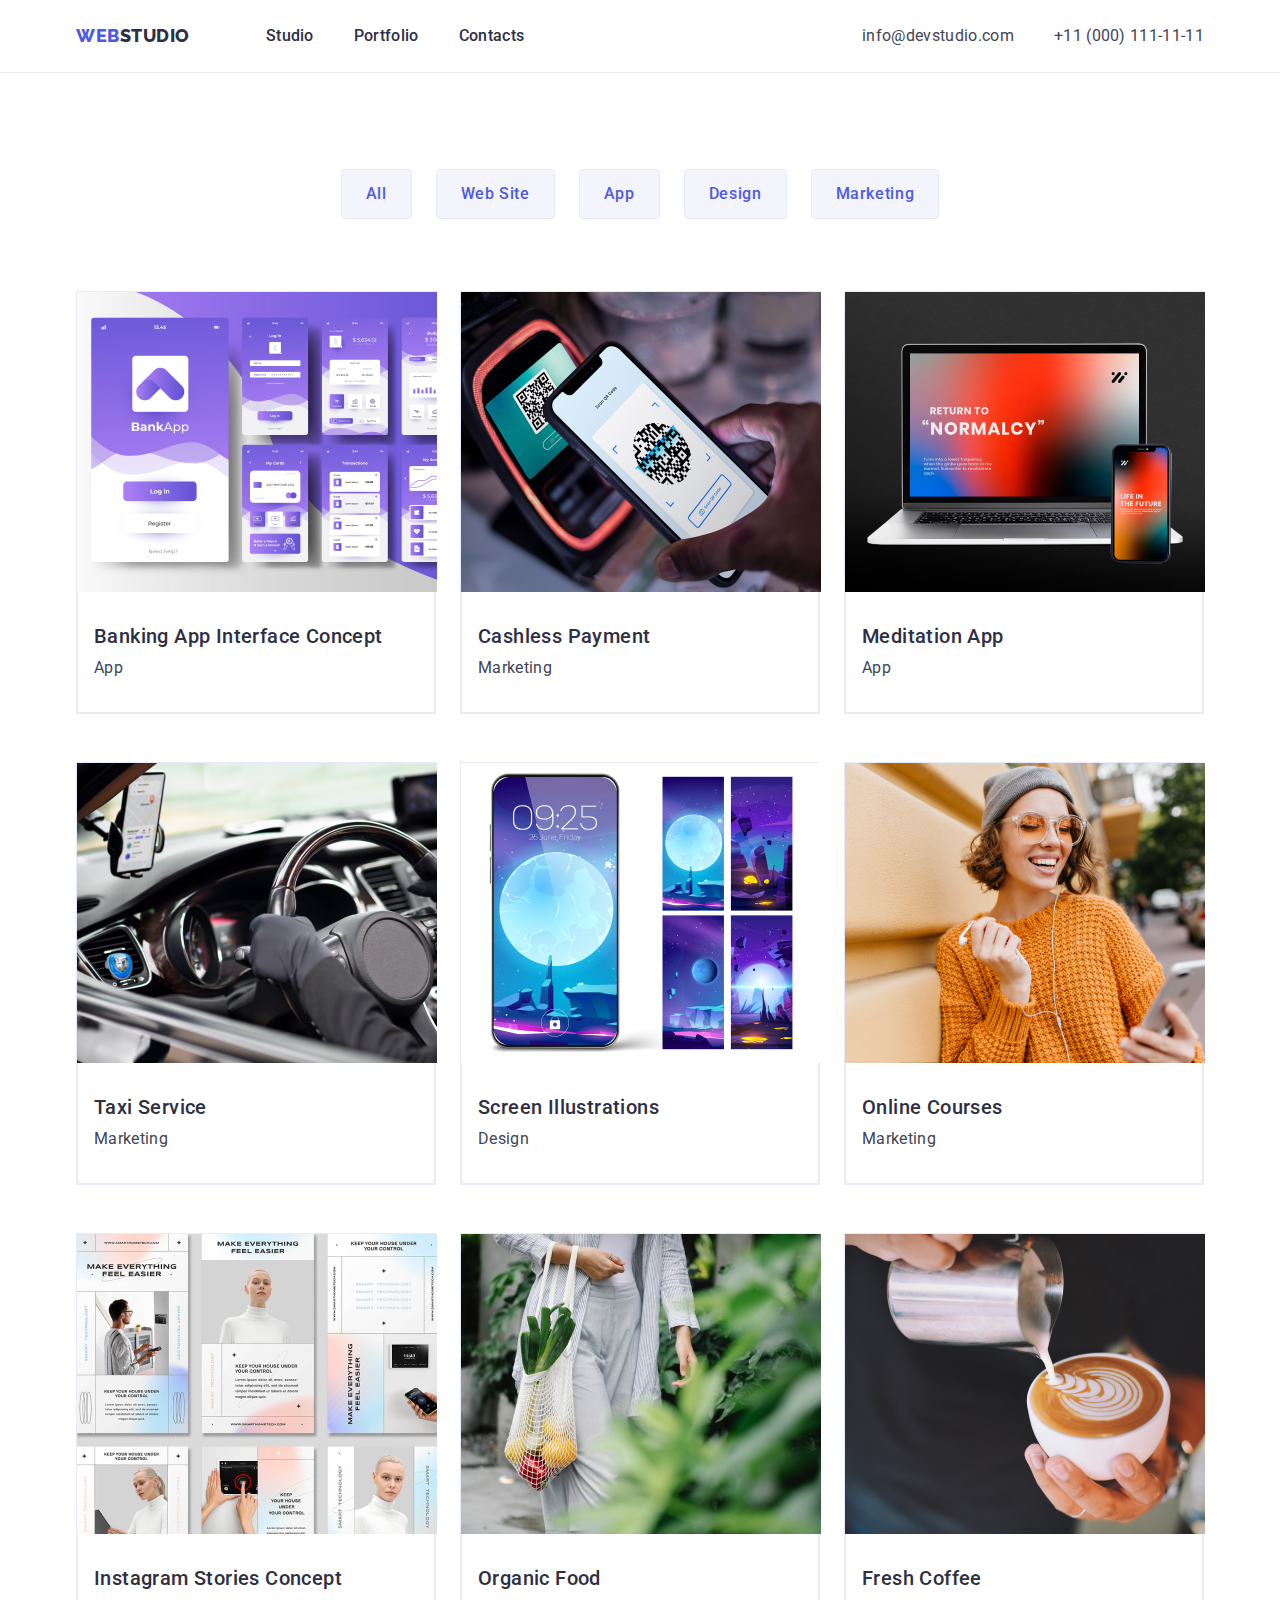
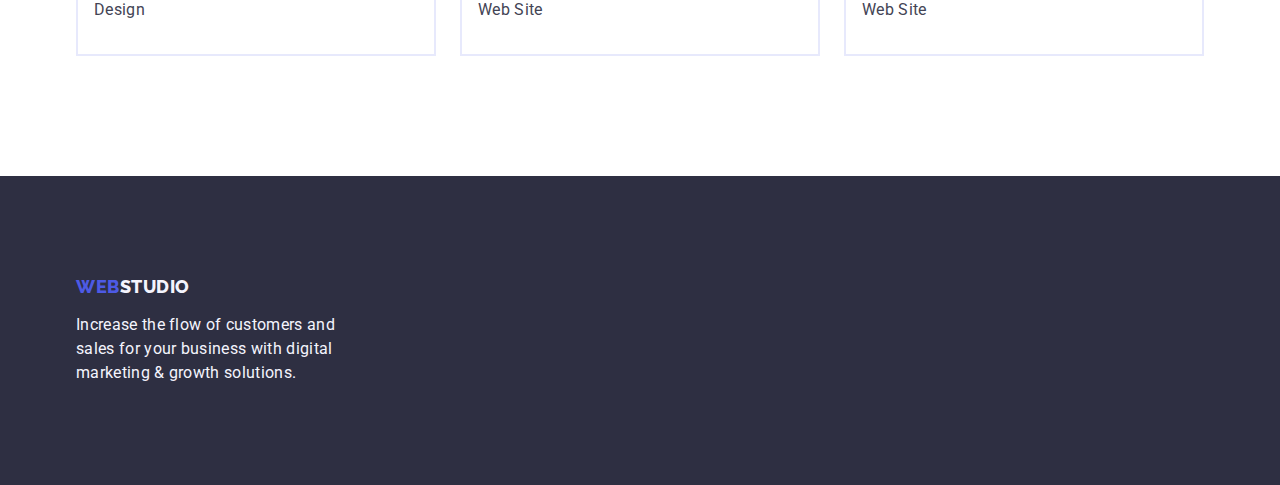
==== portfolio.html @ c80712ec "Initial commit" ====
<!DOCTYPE html>
<html lang="en">
  <head>
    <meta charset="UTF-8" />
    <meta http-equiv="X-UA-Compatible" content="IE=edge" />
    <meta name="viewport" content="width=device-width, initial-scale=1.0" />
    <title>WebStudio</title>
    <link rel="preconnect" href="https://fonts.googleapis.com" />
    <link rel="preconnect" href="https://fonts.gstatic.com" crossorigin />
    <link
      href="https://fonts.googleapis.com/css2?family=Raleway:wght@800&family=Roboto:wght@400;500;700&display=swap"
      rel="stylesheet"
    />
    <link
      rel="stylesheet"
      href="https://cdnjs.cloudflare.com/ajax/libs/modern-normalize/1.0.0/modern-normalize.min.css"
    />
    <link rel="stylesheet" href="./css/styles.css" />
  </head>
  <body class="main">
    <header class="header-container">
      <div class="header container">
        <nav class="nav">
          <a class="logo link logo-container" href="./index.html"
            >Web<span class="logo-one">Studio</span></a
          >
          <ul class="list list-container">
            <li class="nav-link list-container">
              <a class="nav nav-cont link" href="./index.html">Studio</a>
            </li>
            <li class="nav-link list-container">
              <a class="nav nav-cont" href="./portfolio.html">Portfolio</a>
            </li>
            <li class="nav-link list-container">
              <a class="nav nav-cont link" href="">Contacts</a>
            </li>
          </ul>
        </nav>
        <address class="contact-list">
          <ul class="list list-container">
            <li>
              <a href="mailto:info@devstudio.com" class="contact nav-cont link"
                >info@devstudio.com</a
              >
            </li>
            <li>
              <a
                href="tel:+110001111111"
                class="contact link nav-cont last-contact"
                >+11 (000) 111-11-11</a
              >
            </li>
          </ul>
        </address>
      </div>
    </header>

    <main>
      <section class="section-portf">
        <div class="container">
          <h1 class="visually-hidden">Lorem ipsum dolor</h1>
          <ul class="list filter-container">
            <li><button class="filter" type="button">All</button></li>
            <li><button type="button" class="filter">Web Site</button></li>
            <li><button class="filter" type="button">App</button></li>
            <li><button class="filter" type="button">Design</button></li>
            <li><button class="filter" type="button">Marketing</button></li>
          </ul>
          <ul class="list portfolio">
            <li class="portfolio-example">
              <a class="link" href="./"
                ><img
                  src="./images/image4.jpg"
                  alt="Phone screen showing an app"
                  width="360"
                />
                <div class="app-container">
                  <h2 class="header-portf">Banking App Interface Concept</h2>
                  <p class="text portf-desc">App</p>
                </div></a
              >
            </li>
            <li class="portfolio-example">
              <a class="link" href="./"
                ><img
                  src="./images/image5.jpg"
                  alt="Phone screen with a QR code on it"
                  width="360"
                />
                <div class="app-container">
                  <h2 class="header-portf">Cashless Payment</h2>
                  <p class="text portf-desc">Marketing</p>
                </div></a
              >
            </li>
            <li class="portfolio-example">
              <a class="link" href="./"
                ><img
                  src="./images/image6.jpg"
                  alt="Phone and laptop screens"
                  width="360"
                />
                <div class="app-container">
                  <h2 class="header-portf">Meditation App</h2>
                  <p class="text portf-desc">App</p>
                </div></a
              >
            </li>
            <li class="portfolio-example">
              <a class="link" href="./"
                ><img
                  src="./images/image7.jpg"
                  alt="Hands on a steering wheel"
                  width="360"
                />
                <div class="app-container">
                  <h2 class="header-portf">Taxi Service</h2>
                  <p class="text portf-desc">Marketing</p>
                </div></a
              >
            </li>
            <li class="portfolio-example">
              <a class="link" href="./"
                ><img
                  src="./images/image8.jpg"
                  alt="Five phone screens"
                  width="360"
                />
                <div class="app-container">
                  <h2 class="header-portf">Screen Illustrations</h2>
                  <p class="text portf-desc">Design</p>
                </div></a
              >
            </li>
            <li class="portfolio-example">
              <a class="link" href="./"
                ><img
                  src="./images/image9.jpg"
                  alt="Girl looking on a phone screen and smiling"
                  width="360"
                />
                <div class="app-container">
                  <h2 class="header-portf">Online Courses</h2>
                  <p class="text portf-desc">Marketing</p>
                </div></a
              >
            </li>
            <li class="portfolio-example">
              <a class="link" href="./"
                ><img
                  src="./images/image10.jpg"
                  alt="Samples of Instagram stories"
                  width="360"
                />
                <div class="app-container">
                  <h2 class="header-portf">Instagram Stories Concept</h2>
                  <p class="text portf-desc">Design</p>
                </div></a
              >
            </li>
            <li class="portfolio-example">
              <a class="link" href="./"
                ><img
                  src="./images/image11.jpg"
                  alt="A woman carrying a grocery bag"
                  width="360"
                />
                <div class="app-container">
                  <h2 class="header-portf">Organic Food</h2>
                  <p class="text portf-desc">Web Site</p>
                </div></a
              >
            </li>
            <li class="portfolio-example">
              <a class="link" href="./"
                ><img
                  src="./images/image12.jpg"
                  alt="Barista making coffee"
                  width="360"
                />
                <div class="app-container">
                  <h2 class="header-portf">Fresh Coffee</h2>
                  <p class="text portf-desc">Web Site</p>
                </div></a
              >
            </li>
          </ul>
        </div>
      </section>
    </main>

    <footer class="footer">
      <div class="container">
        <a class="logo link footer-logo" href="./index.html"
          >Web<span class="logo-two">Studio</span></a
        >
        <p class="footer-desc">
          Increase the flow of customers and sales for your business with
          digital marketing & growth solutions.
        </p>
      </div>
    </footer>
  </body>
</html>
---- css/styles.css ----
:root {
  --primary-brand-color: #4d5ae5;
  --pressed-state: #404bbf;
  --navy-blue: #2e2f42;
  --white: #ffffff;
}

body {
  font-family: Roboto, sans-serif;
  color: #434455;
}

ul,
p,
h1,
h2,
h3 {
  margin: 0;
  padding: 0;
}

img {
  display: block;
}

.container {
  width: 1158px;
  margin: 0 auto;
  padding: 0 15px;
}

.header {
  display: flex;
  align-items: center;
}

.header-container {
  border-bottom: 1px solid #e7e9fc;
}

.portf-desc {
  font-style: normal;
  font-weight: 400;
  font-size: 16px;
  line-height: 24px;
  letter-spacing: 0.02em;
  color: #434455;
}

.hero {
  margin-right: auto;
  margin-left: auto;
  margin-bottom: auto;
  max-width: 496px;
  margin-top: auto;
}

.hero-button {
  margin-top: 48px;
  display: block;
  min-width: 169px;
  height: 56px;
  border: none;
  border-radius: 4px;
  margin-right: auto;
  margin-left: auto;
}

.section-two {
  padding-right: 0px;
  padding-left: 0px;
  padding: 120px 0;
}
.el-principles {
  width: calc((100% - 72px) / 4);
}

.header-principle {
  margin-bottom: 8px;
}
.principles {
  display: flex;
  align-items: center;
  justify-content: space-between;
  gap: 24px;
}

.section-three {
  padding-bottom: 120px;
}
.portfolio-example {
  border: 1px solid #e7e9fc;
  width: calc((100% - 48px) / 3);
}

.app-container {
  padding: 32px 16px;
  border: 1px solid #e7e9fc;
  border-top: none;
}
.portfolio {
  display: flex;
  flex-wrap: wrap;
  column-gap: 24px;
  row-gap: 48px;
}

.title {
  font-family: "Raleway", cursive;
  font-family: "Roboto", cursive;
}

.logo-container {
  margin-right: 76px;
}

.contact-container {
  display: flex;
  justify-content: flex-end;
  flex-direction: row;
}

.list-container {
  display: flex;
  gap: 40px;
  margin-right: auto;
}

.last-contact {
  margin-right: 0px;
}
.header-one {
  line-height: 1.07;
  font-style: normal;
  font-weight: 700;
  font-size: 56px;
  letter-spacing: 0.02em;
  text-align: center;
  color: #ffffff;
  height: auto;
  max-width: 496px;
  justify-content: center;
}

.nav-cont {
  padding-top: 24px;
  padding-bottom: 24px;
}

.logo {
  font-family: "Raleway", sans-serif;
  font-style: normal;
  font-weight: 800;
  font-size: 18px;
  line-height: 1.17;
  letter-spacing: 0.03em;
  text-transform: uppercase;
  text-decoration: none;
  color: #4d5ae5;
}

.contact-list {
  margin-left: auto;
}

.contacts {
  margin-right: auto;
  align-content: flex-end;
}

.logo-one {
  color: #2e2f42;
}

.logo-two {
  color: #f4f4fd;
}

.nav-link {
  font-weight: 500;
  font-size: 16px;
  line-height: 1.5;
  letter-spacing: 0.02em;
  color: #2e2f42;
}

.nav:focus {
  color: #404bbf;
}

.nav:hover {
  color: #404bbf;
}

.contact-nav {
  font-style: normal;
}

.contact {
  font-style: normal;
  font-weight: 400;
  font-size: 16px;
  line-height: 24px;
  letter-spacing: 0.02em;
  color: #434455;
  text-decoration: none;
}

.nav {
  color: #2e2f42;
  font-weight: 500;
  font-size: 16px;
  line-height: 1.5;
  letter-spacing: 0.02em;
  text-decoration: none;
  align-items: center;
  display: flex;
}

.contact:focus {
  color: #404bbf;
}

.contact:hover {
  color: #404bbf;
}

.button {
  background-color: #4d5ae5;
  font-style: normal;
  font-weight: 500;
  font-size: 16px;
  line-height: 24px;
  letter-spacing: 0.04em;
  color: #ffffff;
  font-family: "Roboto", sans-serif;
  cursor: pointer;
}

.button:focus {
  background-color: #404bbf;
}

.button:hover {
  background-color: #404bbf;
}

.principlesoverall {
  list-style: none;
}

.header-three {
  font-style: normal;
  font-weight: 500;
  font-size: 20px;
  line-height: 24px;
  letter-spacing: 0.02em;
  color: #2e2f42;
}

.gallery-h {
  margin-bottom: 72px;
}

.gallery {
  display: flex;
  justify-content: space-between;
  align-items: center;
  margin-bottom: 120px;
  gap: 24px;
}

.gallery-el {
  width: calc((100% - 48px) / 3);
}

.section-portf {
  padding-bottom: 120px;
  padding-top: 96px;
}

.gallery-team {
  display: flex;
  align-items: center;
  gap: 24px;
}

.desc {
  font-style: normal;
  font-weight: 400;
  font-size: 16px;
  line-height: 24px;
  letter-spacing: 0.02em;
  color: #434455;
}

.header-two {
  font-style: normal;
  font-weight: 700;
  font-size: 36px;
  text-align: center;
  letter-spacing: 0.02em;
  text-transform: capitalize;
  color: #2e2f42;
  line-height: 1.11;
}

.section-four {
  background-color: #f4f4fd;
  padding: 120px 0;
}

.team {
  background-color: #ffffff;
  width: calc((100% - 72px) / 4);
  border-radius: 0px 0px 4px 4px;
}

.member {
  justify-content: center;
  text-align: center;
  padding: 32px 16px;
}

.name {
  margin-bottom: 8px;
}

.header-portf {
  font-weight: 500;
  font-size: 20px;
  line-height: 24px;
  letter-spacing: 0.02em;
  color: #2e2f42;
  margin-bottom: 8px;
}

.teamjob {
  font-style: normal;
  font-weight: 400;
  font-size: 16px;
  line-height: 24px;
  letter-spacing: 0.02em;
  color: #434455;
}

.footer-desc {
  font-style: normal;
  line-height: 24px;
  letter-spacing: 0.02em;
  color: #f4f4fd;
  margin-right: auto;
  max-width: 264px;
}

.footer-logo {
  display: inline-block;
  margin-bottom: 16px;
  margin-left: auto;
}
.filter:hover {
  background: #404bbf;
  color: #ffffff;
  border: 1px solid transparent;
}

.filter:focus {
  color: #ffffff;
  background: #404bbf;
  border: 1px solid transparent;
}

.filter {
  font-family: "Roboto", sans-serif;
  font-weight: 500;
  font-size: 16px;
  line-height: 1.5;
  letter-spacing: 0.04em;
  color: #4d5ae5;
  background-color: #f4f4fd;
  cursor: pointer;
  padding: 12px 24px;
  border: 1px solid #e7e9fc;
  border-radius: 4px;
}

.link {
  text-decoration: none;
}

.list {
  list-style: none;
  margin: 0;
  padding: 0;
}

.section-one {
  background-color: #2e2f42;
  height: 600px;
  left: 0px;
  top: 72px;
  text-align: center;
  justify-content: center;
  padding: 188px 0;
}

.footer {
  background-color: #2e2f42;
  padding: 100px 0;
}

.filter-container {
  display: flex;
  justify-content: center;
  margin-bottom: 72px;
  gap: 24px;
}

.visually-hidden {
  position: absolute;
  width: 1px;
  height: 1px;
  margin: -1px;
  border: 0;
  padding: 0;
  white-space: nowrap;
  clip-path: inset(100%);
  clip: rect(0 0 0 0);
  overflow: hidden;
}
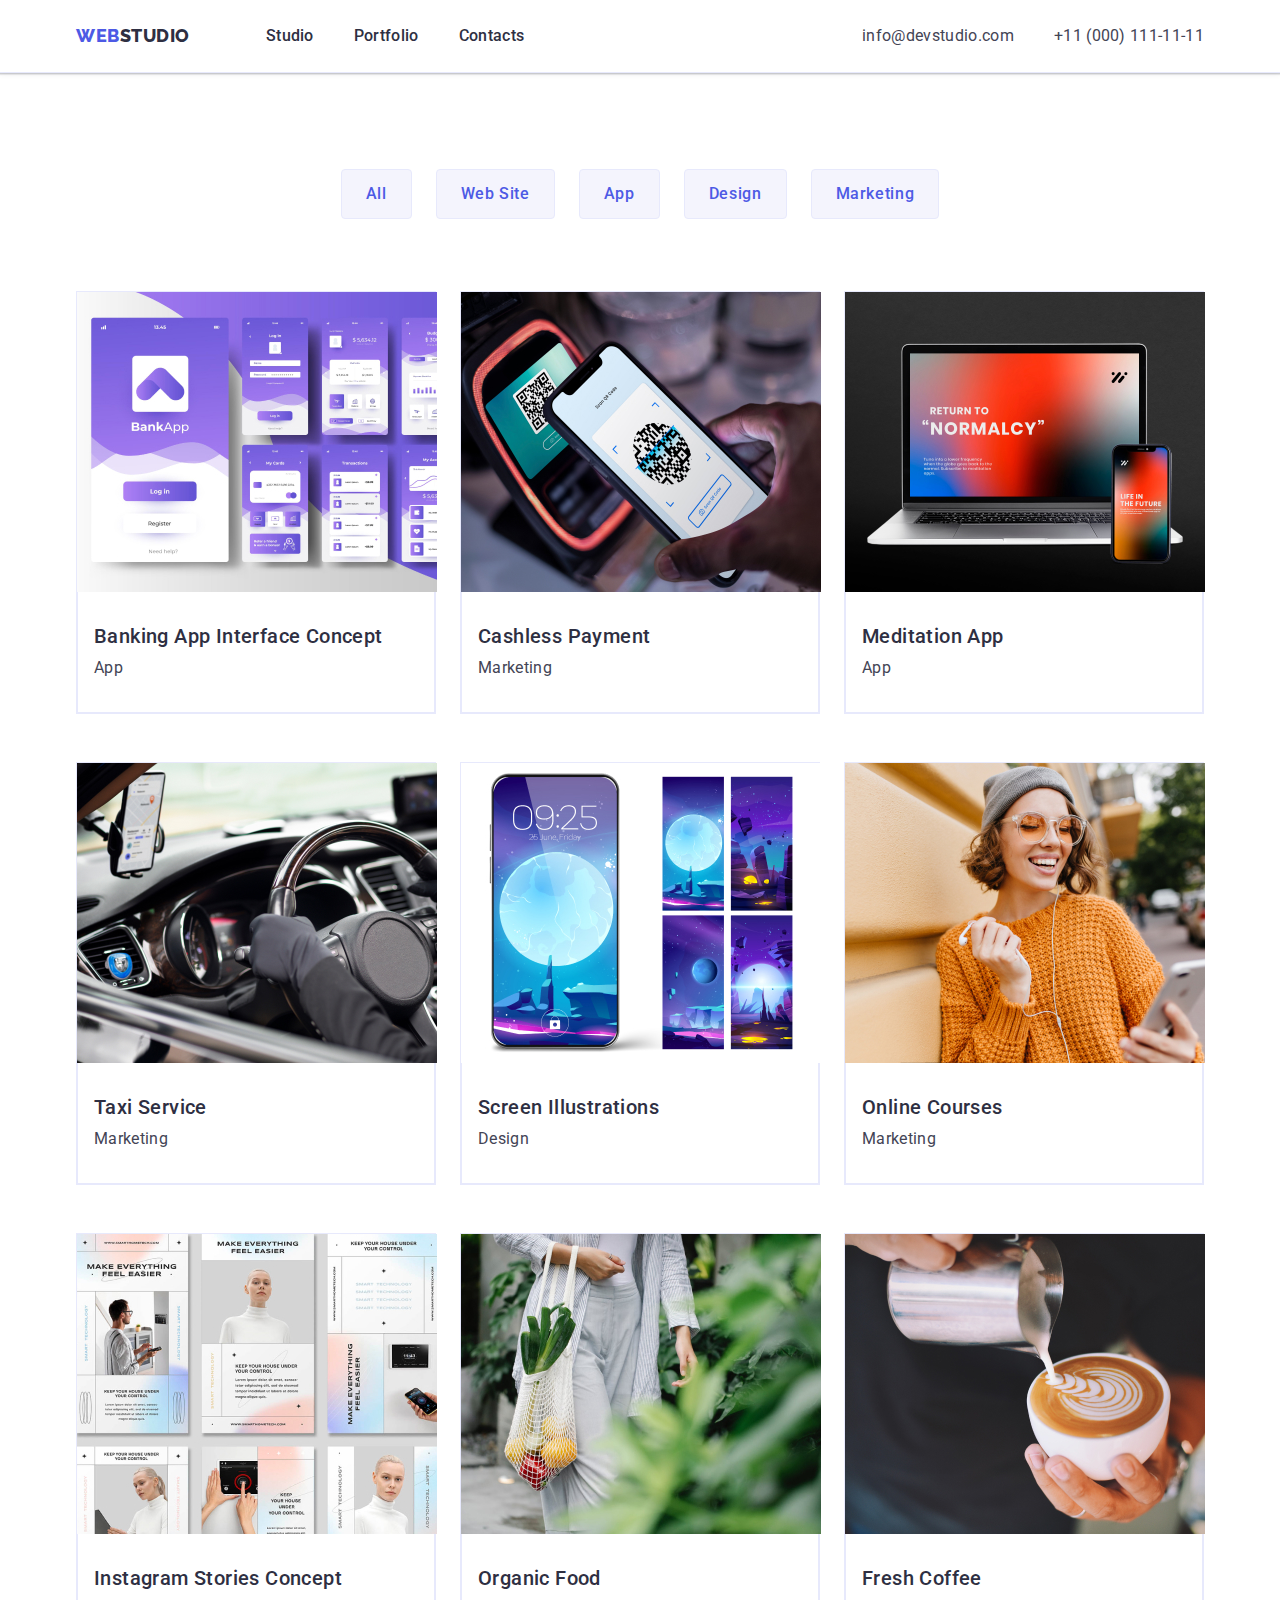
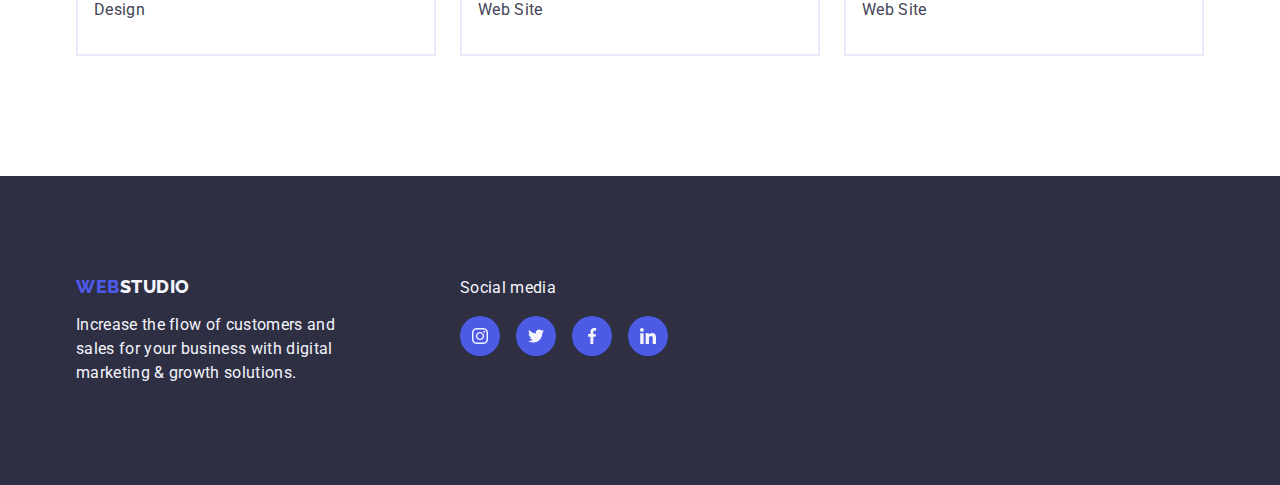
==== commit 342eed2f: "." ====
--- a/portfolio.html
+++ b/portfolio.html
@@ -188,16 +188,64 @@
         </div>
       </section>
     </main>
-
-    <footer class="footer">
-      <div class="container">
-        <a class="logo link footer-logo" href="./index.html"
-          >Web<span class="logo-two">Studio</span></a
-        >
-        <p class="footer-desc">
-          Increase the flow of customers and sales for your business with
-          digital marketing & growth solutions.
-        </p>
+<footer class="footer">
+      <div class="container footer-cont">
+        <div>
+          <a class="logo link footer-logo" href="./index.html"
+            >Web<span class="logo-two">Studio</span></a>
+          <p class="footer-desc">
+            Increase the flow of customers and sales for your business with
+            digital marketing & growth solutions.
+          </p>
+        </div>
+        <div>
+        <p class="footer-desc socials-desc">Social media</p>
+        <ul class="socials-footer-list">
+                  <li class="socials-footer-item">
+                    <a href="" class="socials-link-footer">
+                      <svg width="16" height="16">
+                        <use
+                          href="./images/icons.svg#icon-insta"
+                          width="16"
+                          height="16"
+                        ></use>
+                      </svg>
+                    </a>
+                  </li>
+                   <li class="socials-footer-item">
+                    <a href="" class="socials-link-footer">
+                      <svg width="16" height="16">
+                        <use
+                          href="./images/icons.svg#icon-twitter"
+                          width="16"
+                          height="16"
+                        ></use>
+                      </svg>
+                    </a>
+                  </li>
+                   <li class="socials-footer-item">
+                    <a href="" class="socials-link-footer">
+                      <svg width="16" height="16">
+                        <use
+                          href="./images/icons.svg#icon-facebook"
+                          width="16"
+                          height="16"
+                        ></use>
+                      </svg>
+                    </a>
+                  </li>
+                   <li class="socials-footer-item">
+                    <a href="" class="socials-link-footer">
+                      <svg width="16" height="16">
+                        <use
+                          href="./images/icons.svg#icon-linkedin"
+                          width="16"
+                          height="16"
+                        ></use>
+                      </svg>
+                    </a>
+                   </li>
+            </div>
       </div>
     </footer>
   </body>
--- a/css/styles.css
+++ b/css/styles.css
@@ -36,6 +36,8 @@
 
 .header-container {
   border-bottom: 1px solid #e7e9fc;
+  box-shadow: 0px 2px 1px rgba(46, 47, 66, 0.08),
+    0px 1px 1px rgba(46, 47, 66, 0.16), 0px 1px 6px rgba(46, 47, 66, 0.08);
 }
 
 .portf-desc {
@@ -93,6 +95,10 @@
   width: calc((100% - 48px) / 3);
 }
 
+.portfolio-example:hover {
+  box-shadow: 0px 1px 6px rgba(46, 47, 66, 0.08),
+    0px 1px 1px rgba(46, 47, 66, 0.16), 0px 2px 1px rgba(46, 47, 66, 0.08);
+}
 .app-container {
   padding: 32px 16px;
   border: 1px solid #e7e9fc;
@@ -305,6 +311,11 @@
   line-height: 1.11;
 }
 
+.customers-h {
+  margin-top: 120px;
+  margin-bottom: 72px;
+}
+
 .section-four {
   background-color: #f4f4fd;
   padding: 120px 0;
@@ -314,6 +325,8 @@
   background-color: #ffffff;
   width: calc((100% - 72px) / 4);
   border-radius: 0px 0px 4px 4px;
+  box-shadow: 0px 1px 6px rgba(46, 47, 66, 0.08),
+    0px 1px 1px rgba(46, 47, 66, 0.16), 0px 2px 1px rgba(46, 47, 66, 0.08);
 }
 
 .member {
@@ -349,7 +362,6 @@
   line-height: 24px;
   letter-spacing: 0.02em;
   color: #f4f4fd;
-  margin-right: auto;
   max-width: 264px;
 }
 
@@ -362,12 +374,16 @@
   background: #404bbf;
   color: #ffffff;
   border: 1px solid transparent;
+  box-shadow: 0px 3px 1px rgba(0, 0, 0, 0.1), 0px 2px 1px rgba(0, 0, 0, 0.08),
+    0px 2px 2px rgba(0, 0, 0, 0.12);
 }
 
 .filter:focus {
   color: #ffffff;
   background: #404bbf;
   border: 1px solid transparent;
+  box-shadow: 0px 3px 1px rgba(0, 0, 0, 0.1), 0px 2px 1px rgba(0, 0, 0, 0.08),
+    0px 2px 2px rgba(0, 0, 0, 0.12);
 }
 
 .filter {
@@ -402,6 +418,26 @@
   text-align: center;
   justify-content: center;
   padding: 188px 0;
+  background-image: linear-gradient(
+      rgba(46, 47, 66, 0.7),
+      rgba(46, 47, 66, 0.7)
+    ),
+    url(../images/people-office.jpg);
+  max-width: 1440px;
+  background-repeat: no-repeat;
+  background-position: center;
+  background-size: cover;
+}
+
+.principles-cont {
+  display: flex;
+  align-items: center;
+  justify-content: center;
+  height: 112px;
+  width: 264px;
+  background-color: #f4f4fd;
+  border-radius: 4px;
+  margin-bottom: 8px;
 }
 
 .footer {
@@ -428,3 +464,105 @@
   clip: rect(0 0 0 0);
   overflow: hidden;
 }
+
+.icon-list {
+  gap: 24px;
+  display: flex;
+  align-items: center;
+  justify-content: center;
+  list-style: none;
+}
+
+.socials-list {
+  list-style: none;
+  display: flex;
+  gap: 24px;
+  align-items: center;
+  justify-content: space-between;
+  margin-top: 8px;
+}
+
+.customers-list {
+  list-style: none;
+  display: flex;
+  align-items: center;
+  justify-content: center;
+  margin-left: auto;
+  margin-right: auto;
+  margin-bottom: 120px;
+  gap: 24px;
+}
+
+.customers-item {
+  height: 88px;
+  width: 168px;
+
+  border: 1px solid #8e8f99;
+  border-radius: 4px;
+}
+
+.customers-item:focus {
+  border: 1px solid #404bbf;
+}
+
+.customers-item:hover {
+  border: 1px solid #404bbf;
+}
+
+.customers-link {
+  fill: #8e8f99;
+}
+
+.customers-link:hover {
+  fill: #404bbf;
+}
+
+.customers-link:focus {
+  fill: #404bbf;
+}
+
+.socials-footer-list {
+  list-style: none;
+  display: flex;
+  gap: 16px;
+  margin-left: 120px;
+}
+
+.socials-footer-item {
+}
+
+.socials-desc {
+  margin-left: 120px;
+  padding-bottom: 16px;
+}
+
+.socials-link {
+  display: flex;
+  width: 40px;
+  height: 40px;
+  background: #4d5ae5;
+  border-radius: 50%;
+  align-items: center;
+  justify-content: center;
+}
+
+.socials-link-footer {
+  display: flex;
+  width: 40px;
+  height: 40px;
+  background: #4d5ae5;
+  border-radius: 50%;
+  align-items: center;
+  justify-content: center;
+}
+
+.socials-link-footer:hover {
+  background: #31d0aa;
+}
+
+.socials-link-footer:focus {
+  background: #31d0aa;
+}
+.footer-cont {
+  display: flex;
+}
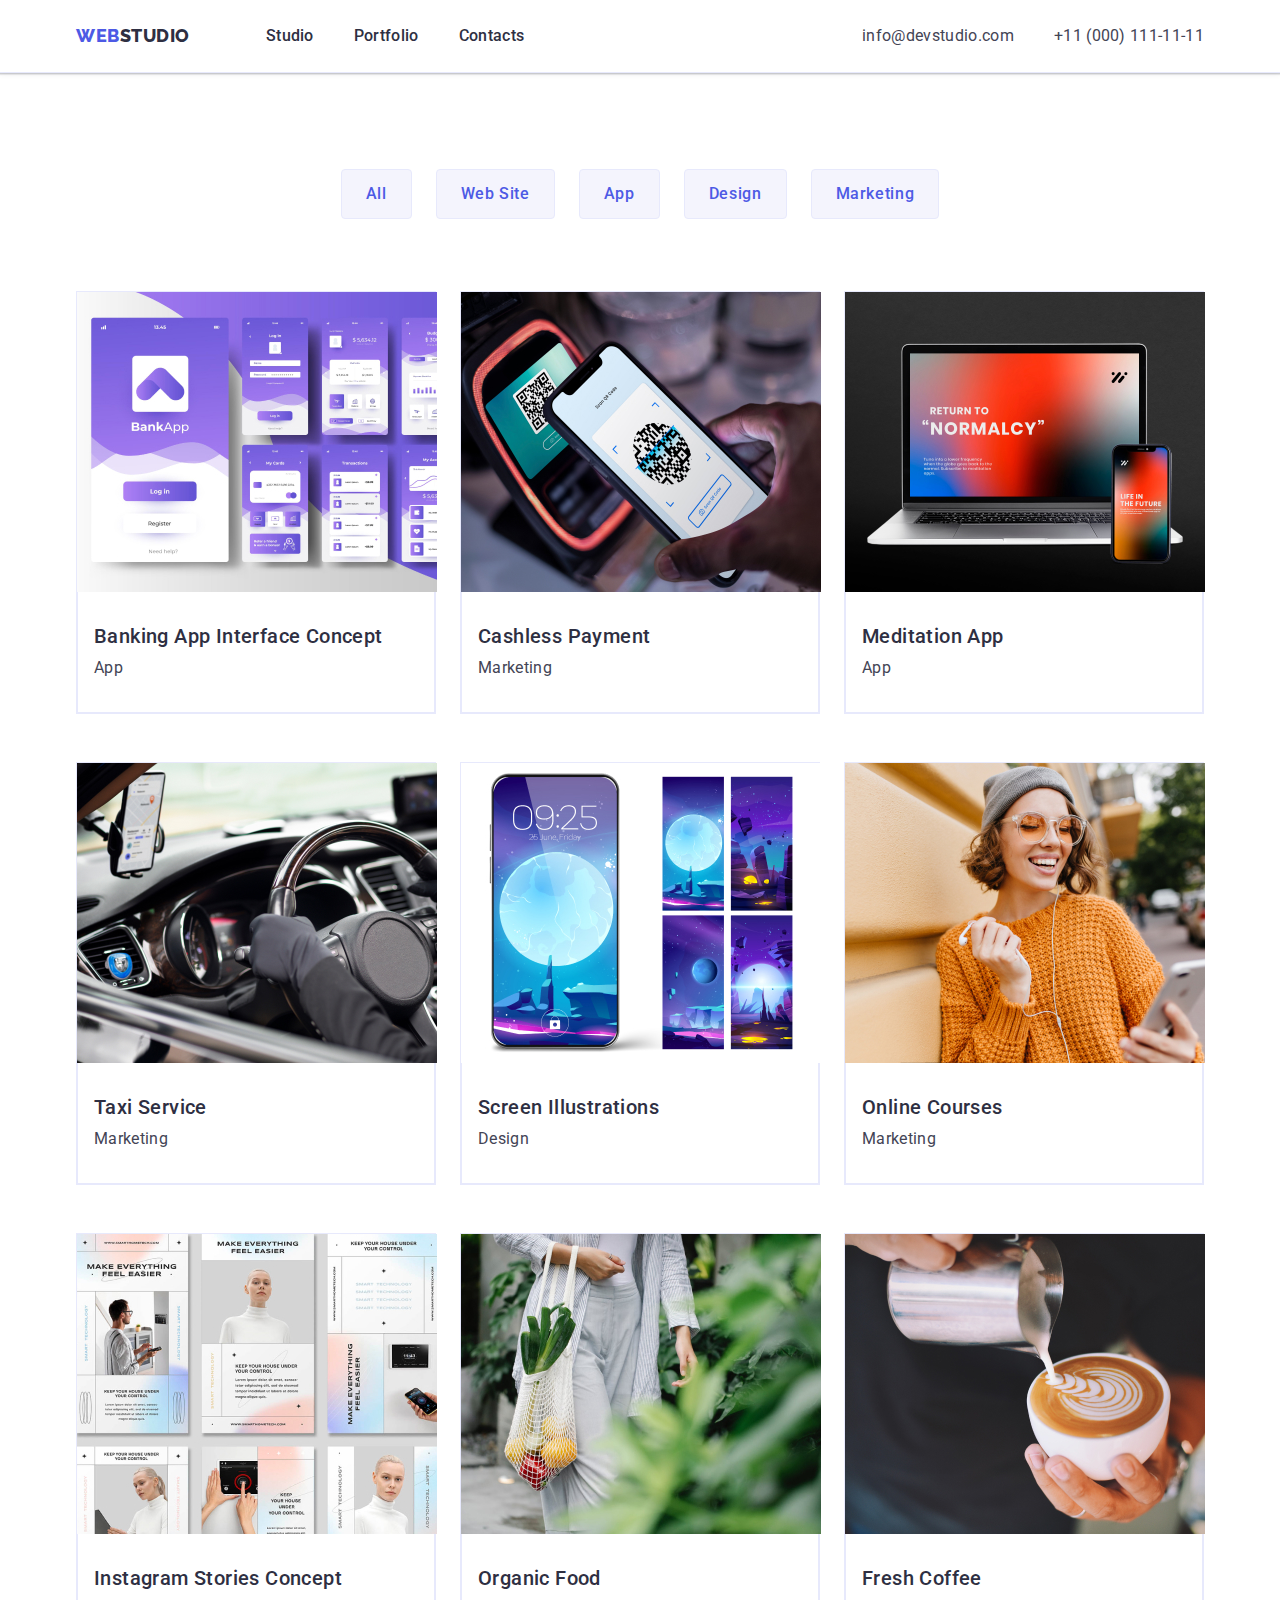
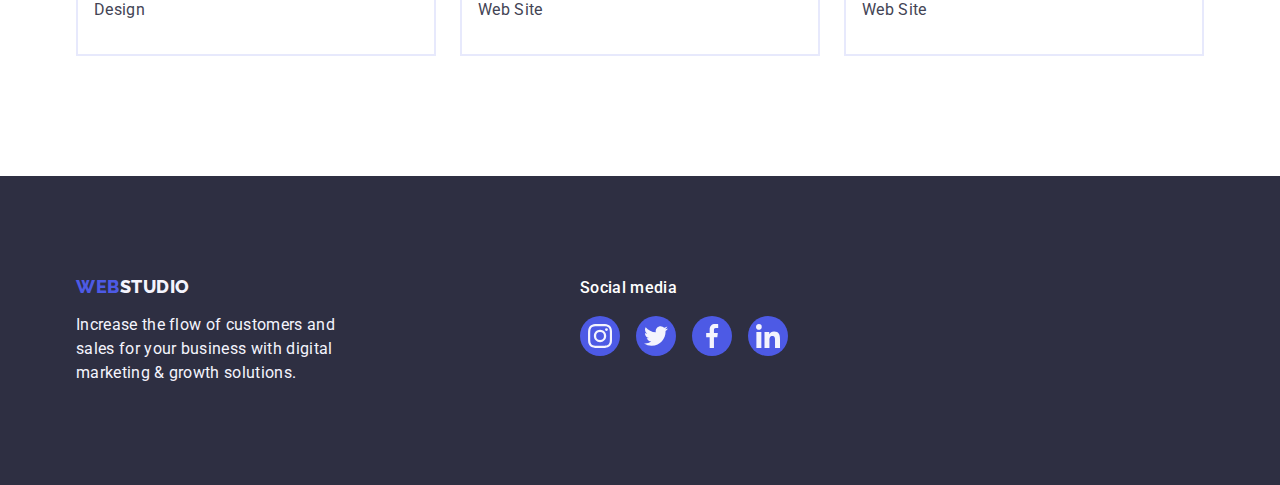
==== commit 39cbc35d: "." ====
--- a/portfolio.html
+++ b/portfolio.html
@@ -68,7 +68,7 @@
           </ul>
           <ul class="list portfolio">
             <li class="portfolio-example">
-              <a class="link" href="./"
+              <a class="link portf-link" href="./"
                 ><img
                   src="./images/image4.jpg"
                   alt="Phone screen showing an app"
@@ -81,7 +81,7 @@
               >
             </li>
             <li class="portfolio-example">
-              <a class="link" href="./"
+              <a class="link portf-link" href="./"
                 ><img
                   src="./images/image5.jpg"
                   alt="Phone screen with a QR code on it"
@@ -94,7 +94,7 @@
               >
             </li>
             <li class="portfolio-example">
-              <a class="link" href="./"
+              <a class="link portf-link" href="./"
                 ><img
                   src="./images/image6.jpg"
                   alt="Phone and laptop screens"
@@ -107,7 +107,7 @@
               >
             </li>
             <li class="portfolio-example">
-              <a class="link" href="./"
+              <a class="link portf-link" href="./"
                 ><img
                   src="./images/image7.jpg"
                   alt="Hands on a steering wheel"
@@ -120,7 +120,7 @@
               >
             </li>
             <li class="portfolio-example">
-              <a class="link" href="./"
+              <a class="link portf-link" href="./"
                 ><img
                   src="./images/image8.jpg"
                   alt="Five phone screens"
@@ -133,7 +133,7 @@
               >
             </li>
             <li class="portfolio-example">
-              <a class="link" href="./"
+              <a class="link portf-link" href="./"
                 ><img
                   src="./images/image9.jpg"
                   alt="Girl looking on a phone screen and smiling"
@@ -146,7 +146,7 @@
               >
             </li>
             <li class="portfolio-example">
-              <a class="link" href="./"
+              <a class="link portf-link" href="./"
                 ><img
                   src="./images/image10.jpg"
                   alt="Samples of Instagram stories"
@@ -159,7 +159,7 @@
               >
             </li>
             <li class="portfolio-example">
-              <a class="link" href="./"
+              <a class="link portf-link" href="./"
                 ><img
                   src="./images/image11.jpg"
                   alt="A woman carrying a grocery bag"
@@ -172,7 +172,7 @@
               >
             </li>
             <li class="portfolio-example">
-              <a class="link" href="./"
+              <a class="link portf-link" href="./"
                 ><img
                   src="./images/image12.jpg"
                   alt="Barista making coffee"
@@ -188,9 +188,10 @@
         </div>
       </section>
     </main>
-<footer class="footer">
+    
+    <footer class="footer">
       <div class="container footer-cont">
-        <div>
+        <div class="cont-one">
           <a class="logo link footer-logo" href="./index.html"
             >Web<span class="logo-two">Studio</span></a>
           <p class="footer-desc">
@@ -203,44 +204,36 @@
         <ul class="socials-footer-list">
                   <li class="socials-footer-item">
                     <a href="" class="socials-link-footer">
-                      <svg width="16" height="16">
+                      <svg width="24" height="24">
                         <use
                           href="./images/icons.svg#icon-insta"
-                          width="16"
-                          height="16"
                         ></use>
                       </svg>
                     </a>
                   </li>
                    <li class="socials-footer-item">
                     <a href="" class="socials-link-footer">
-                      <svg width="16" height="16">
+                      <svg width="24" height="24">
                         <use
                           href="./images/icons.svg#icon-twitter"
-                          width="16"
-                          height="16"
                         ></use>
                       </svg>
                     </a>
                   </li>
                    <li class="socials-footer-item">
                     <a href="" class="socials-link-footer">
-                      <svg width="16" height="16">
+                      <svg width="24" height="24">
                         <use
                           href="./images/icons.svg#icon-facebook"
-                          width="16"
-                          height="16"
                         ></use>
                       </svg>
                     </a>
                   </li>
                    <li class="socials-footer-item">
                     <a href="" class="socials-link-footer">
-                      <svg width="16" height="16">
+                      <svg width="24" height="24">
                         <use
                           href="./images/icons.svg#icon-linkedin"
-                          width="16"
-                          height="16"
                         ></use>
                       </svg>
                     </a>
--- a/css/styles.css
+++ b/css/styles.css
@@ -478,7 +478,7 @@
   display: flex;
   gap: 24px;
   align-items: center;
-  justify-content: space-between;
+  justify-content: center;
   margin-top: 8px;
 }
 
@@ -514,11 +514,11 @@
 }
 
 .customers-link:hover {
-  fill: #404bbf;
+  background-color: #404bbf;
 }
 
 .customers-link:focus {
-  fill: #404bbf;
+  background-color: #404bbf;
 }
 
 .socials-footer-list {
@@ -533,7 +533,9 @@
 
 .socials-desc {
   margin-left: 120px;
-  padding-bottom: 16px;
+  font-weight: 500;
+  color: #ffffff;
+  margin-bottom: 16px;
 }
 
 .socials-link {
@@ -546,6 +548,18 @@
   justify-content: center;
 }
 
+.social-svg {
+  fill: #f4f4fd;
+}
+
+.socials-link:hover {
+  background-color: #404bbf;
+}
+
+.socials-link:focus {
+  background-color: #404bbf;
+}
+
 .socials-link-footer {
   display: flex;
   width: 40px;
@@ -565,4 +579,28 @@
 }
 .footer-cont {
   display: flex;
-}
+  align-items: baseline;
+}
+
+.cont-one {
+  margin-right: 120px;
+}
+
+.section-five {
+  padding-top: 120px;
+  padding-bottom: 120px;
+}
+
+.portf-link {
+  display: block;
+}
+
+.portf-link:hover {
+  box-shadow: 0px 1px 6px rgba(46, 47, 66, 0.08),
+    0px 1px 1px rgba(46, 47, 66, 0.16), 0px 2px 1px rgba(46, 47, 66, 0.08);
+}
+
+.portf-link:focus {
+  box-shadow: 0px 1px 6px rgba(46, 47, 66, 0.08),
+    0px 1px 1px rgba(46, 47, 66, 0.16), 0px 2px 1px rgba(46, 47, 66, 0.08);
+}
